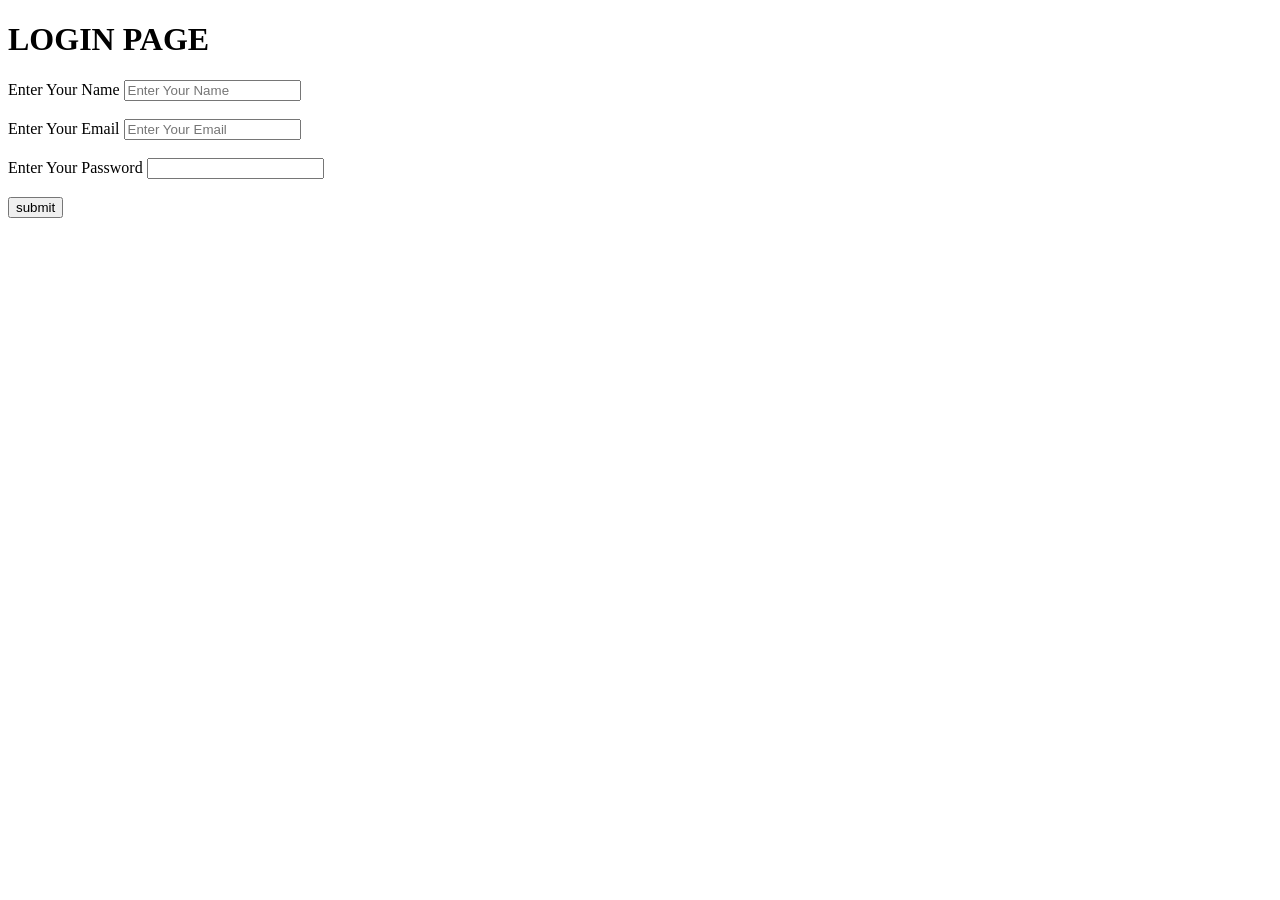
==== index.html @ e60b2e43 "Add files via upload" ====
<!DOCTYPE html>
<html lang="en">
  <head>
    <meta charset="UTF-8" />
    <meta name="viewport" content="width=device-width, initial-scale=1.0" />
    <title>HTML DOCUMENT</title>
  </head>
  <body>
    <h1>LOGIN PAGE</h1>
    <form action="main.html" method="get" width="500px" height="500px">
        <label for="name">Enter Your Name</label>
        <input type="text" id="name" placeholder="Enter Your Name" minlength="3" required/><br><br>
        <label for="email">Enter Your Email</label>
        <input type="email" id="email" placeholder="Enter Your Email" required/><br><br>
        <label for="password">Enter Your Password</label>
        <input type="password" id="password" minlength="4" maxlength="8" required/><br><br>
        <button type="submit">submit</button>
    </form>
  </body>
</html>
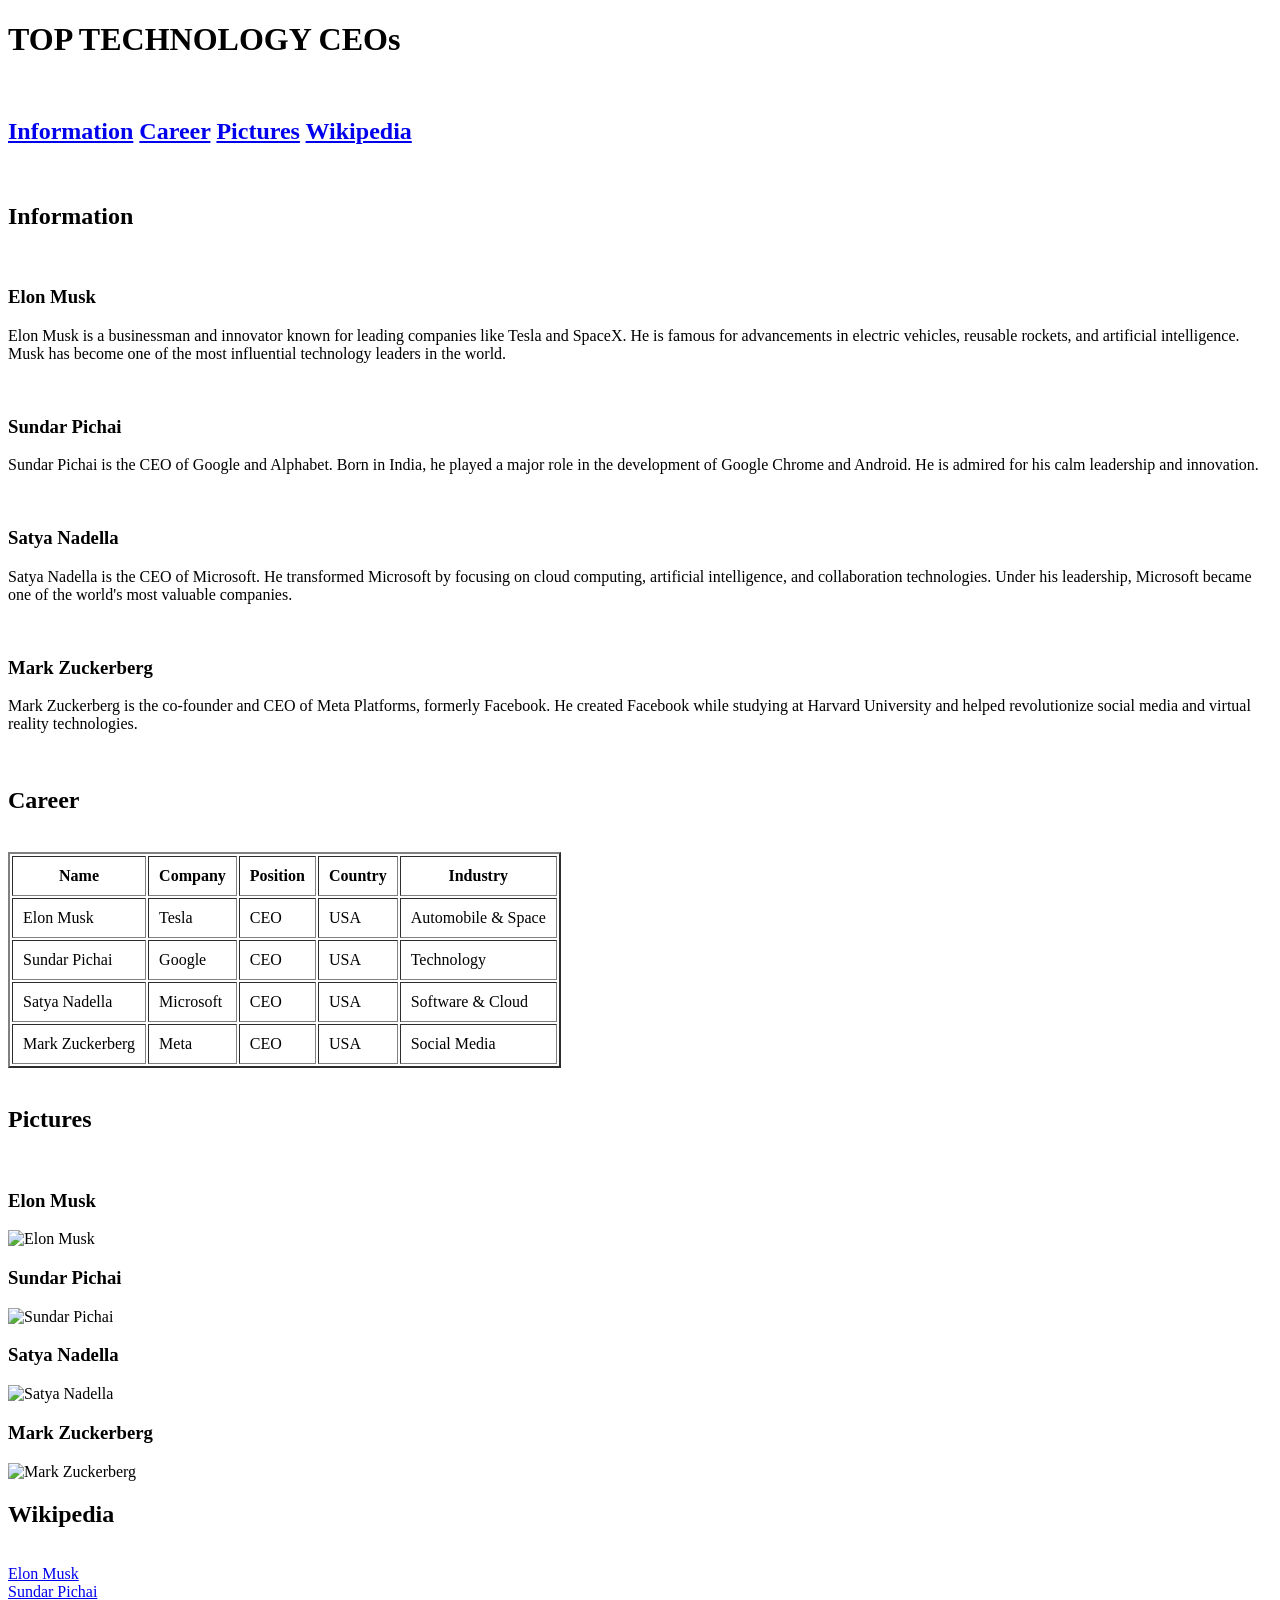
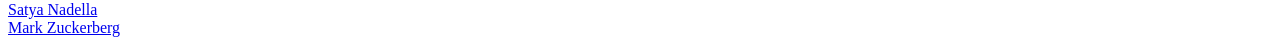
==== commit 0d9a1751: "Replace login page with technology CEOs information Replaced the login page with a new page about to" ====
--- a/index.html
+++ b/index.html
@@ -1,20 +1,124 @@
 <!DOCTYPE html>
 <html lang="en">
-  <head>
+<head>
     <meta charset="UTF-8" />
     <meta name="viewport" content="width=device-width, initial-scale=1.0" />
-    <title>HTML DOCUMENT</title>
-  </head>
-  <body>
-    <h1>LOGIN PAGE</h1>
-    <form action="main.html" method="get" width="500px" height="500px">
-        <label for="name">Enter Your Name</label>
-        <input type="text" id="name" placeholder="Enter Your Name" minlength="3" required/><br><br>
-        <label for="email">Enter Your Email</label>
-        <input type="email" id="email" placeholder="Enter Your Email" required/><br><br>
-        <label for="password">Enter Your Password</label>
-        <input type="password" id="password" minlength="4" maxlength="8" required/><br><br>
-        <button type="submit">submit</button>
-    </form>
-  </body>
-</html>+    <title>TOP TECHNOLOGY CEOs</title>
+</head>
+
+<body>
+
+    <h1>TOP TECHNOLOGY CEOs</h1><br>
+
+    <h2>
+        <a href="#info">Information</a>
+        <a href="#career">Career</a>
+        <a href="#pics">Pictures</a>
+        <a href="#wiki">Wikipedia</a>
+    </h2><br>
+
+    <h2 id="info">Information</h2><br>
+
+    <h3>Elon Musk</h3>
+    <p>
+        Elon Musk is a businessman and innovator known for leading companies like Tesla and SpaceX.
+        He is famous for advancements in electric vehicles, reusable rockets, and artificial intelligence.
+        Musk has become one of the most influential technology leaders in the world.
+    </p><br>
+
+    <h3>Sundar Pichai</h3>
+    <p>
+        Sundar Pichai is the CEO of Google and Alphabet. Born in India, he played a major role in the
+        development of Google Chrome and Android. He is admired for his calm leadership and innovation.
+    </p><br>
+
+    <h3>Satya Nadella</h3>
+    <p>
+        Satya Nadella is the CEO of Microsoft. He transformed Microsoft by focusing on cloud computing,
+        artificial intelligence, and collaboration technologies. Under his leadership, Microsoft became
+        one of the world's most valuable companies.
+    </p><br>
+
+    <h3>Mark Zuckerberg</h3>
+    <p>
+        Mark Zuckerberg is the co-founder and CEO of Meta Platforms, formerly Facebook.
+        He created Facebook while studying at Harvard University and helped revolutionize social media
+        and virtual reality technologies.
+    </p><br>
+
+    <h2 id="career">Career</h2><br>
+
+    <table border="2" cellpadding="10">
+
+        <tr>
+            <th>Name</th>
+            <th>Company</th>
+            <th>Position</th>
+            <th>Country</th>
+            <th>Industry</th>
+        </tr>
+
+        <tr>
+            <td>Elon Musk</td>
+            <td>Tesla</td>
+            <td>CEO</td>
+            <td>USA</td>
+            <td>Automobile & Space</td>
+        </tr>
+
+        <tr>
+            <td>Sundar Pichai</td>
+            <td>Google</td>
+            <td>CEO</td>
+            <td>USA</td>
+            <td>Technology</td>
+        </tr>
+
+        <tr>
+            <td>Satya Nadella</td>
+            <td>Microsoft</td>
+            <td>CEO</td>
+            <td>USA</td>
+            <td>Software & Cloud</td>
+        </tr>
+
+        <tr>
+            <td>Mark Zuckerberg</td>
+            <td>Meta</td>
+            <td>CEO</td>
+            <td>USA</td>
+            <td>Social Media</td>
+        </tr>
+
+    </table><br>
+
+    <h2 id="pics">Pictures</h2><br>
+
+    <h3>Elon Musk</h3>
+    <img src="https://upload.wikimedia.org/wikipedia/commons/e/ed/Elon_Musk_Royal_Society.jpg"
+    alt="Elon Musk" width="300px" height="300px"><br>
+
+    <h3>Sundar Pichai</h3>
+    <img src="https://upload.wikimedia.org/wikipedia/commons/d/d6/Sundar_pichai.png"
+    alt="Sundar Pichai" width="300px" height="300px"><br>
+
+    <h3>Satya Nadella</h3>
+    <img src="https://upload.wikimedia.org/wikipedia/commons/0/01/Satya_Nadella_2017.jpg"
+    alt="Satya Nadella" width="300px" height="300px"><br>
+
+    <h3>Mark Zuckerberg</h3>
+    <img src="https://upload.wikimedia.org/wikipedia/commons/0/0b/Mark_Zuckerberg_F8_2019_Keynote_%2832830578717%29_%28cropped%29.jpg"
+    alt="Mark Zuckerberg" width="300px" height="300px"><br>
+
+    <h2 id="wiki">Wikipedia</h2><br>
+
+    <a href="https://en.wikipedia.org/wiki/Elon_Musk" target="_blank">Elon Musk</a><br>
+
+    <a href="https://en.wikipedia.org/wiki/Sundar_Pichai" target="_blank">Sundar Pichai</a><br>
+
+    <a href="https://en.wikipedia.org/wiki/Satya_Nadella" target="_blank">Satya Nadella</a><br>
+
+    <a href="https://en.wikipedia.org/wiki/Mark_Zuckerberg" target="_blank">Mark Zuckerberg</a>
+
+</body>
+</html>
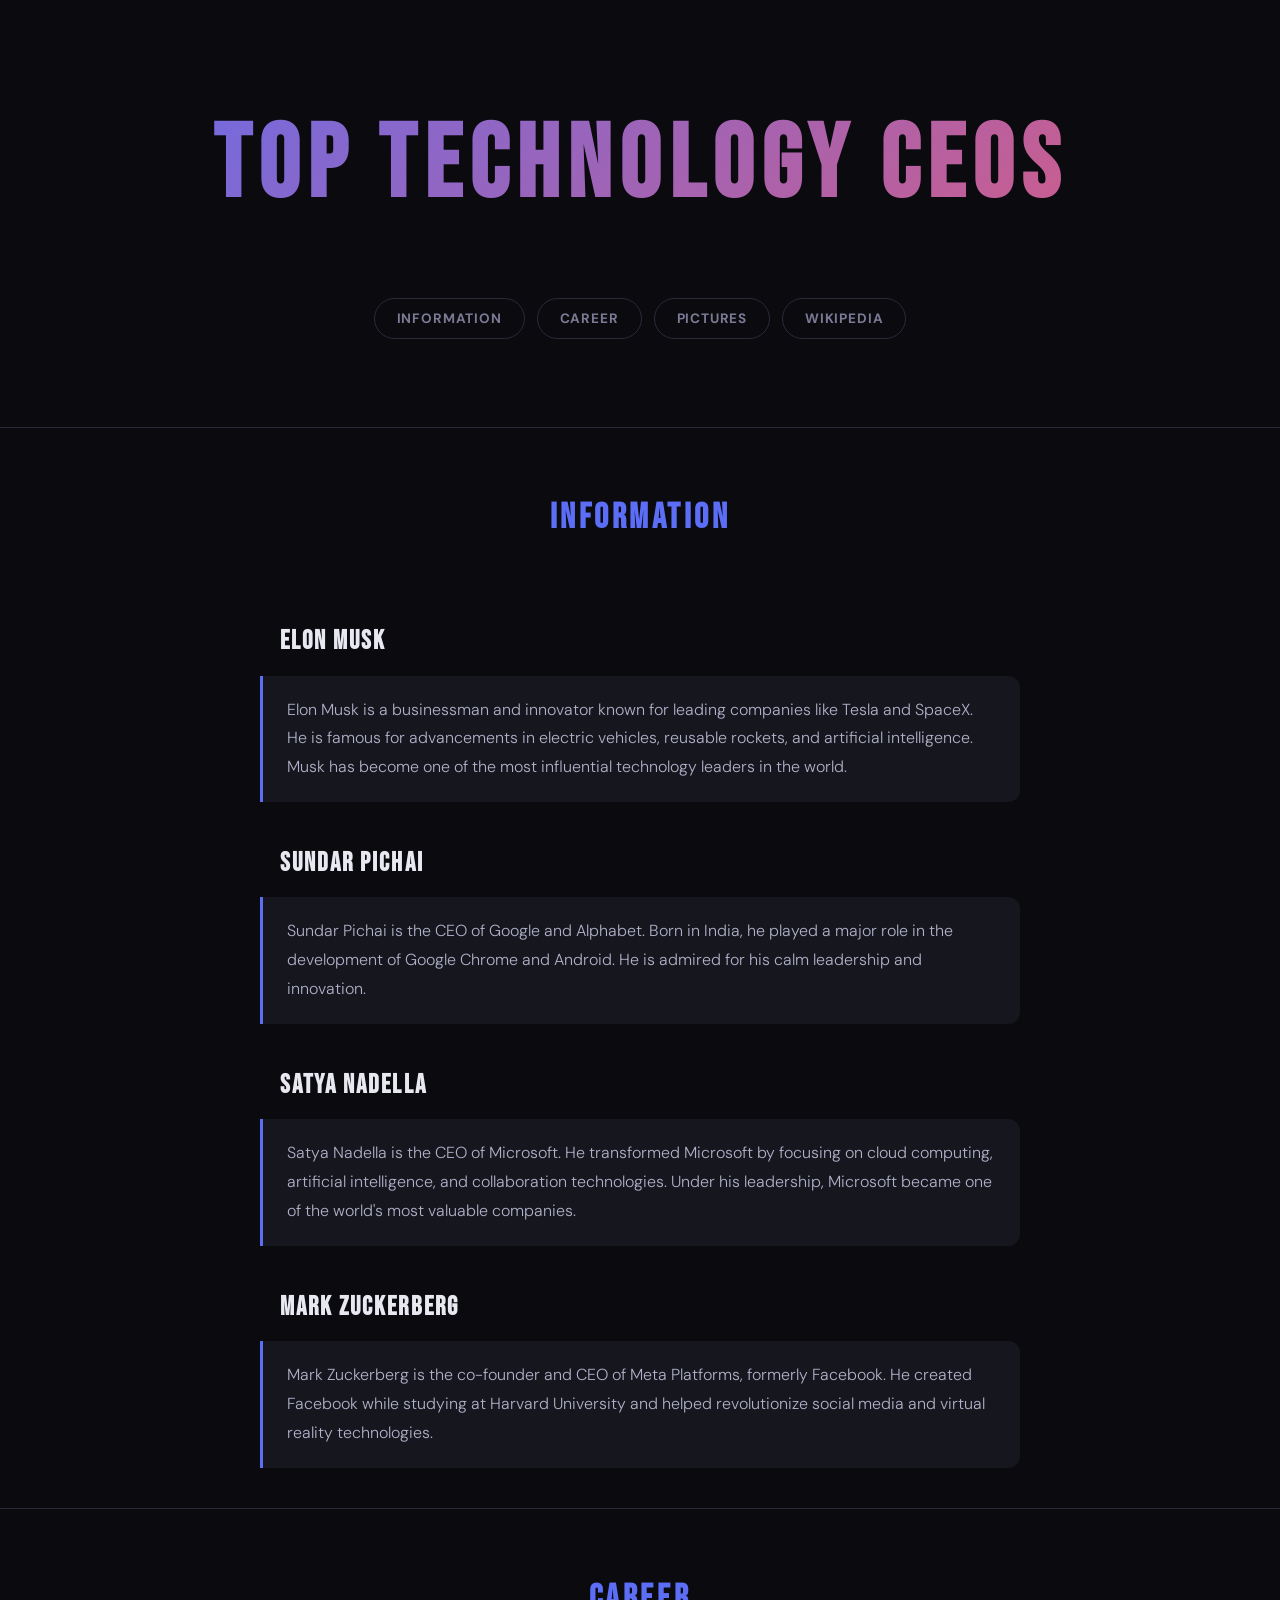
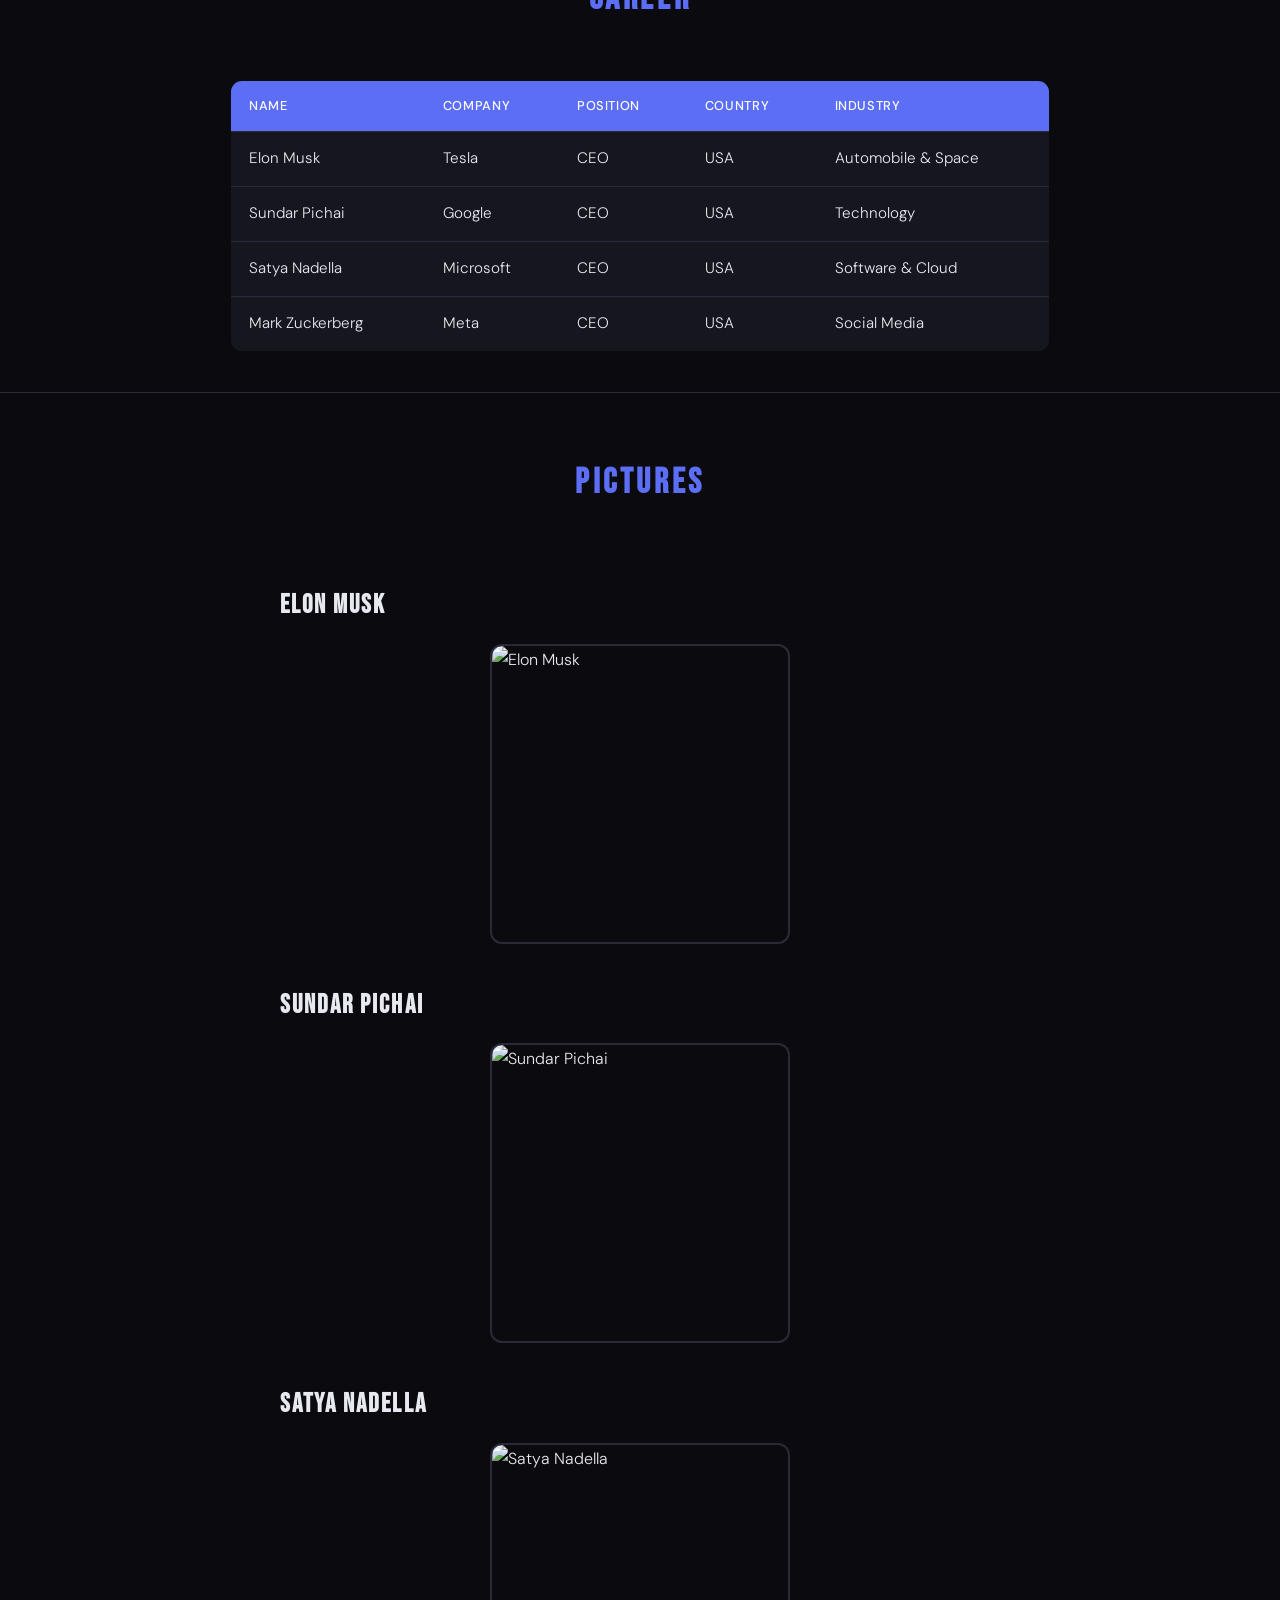
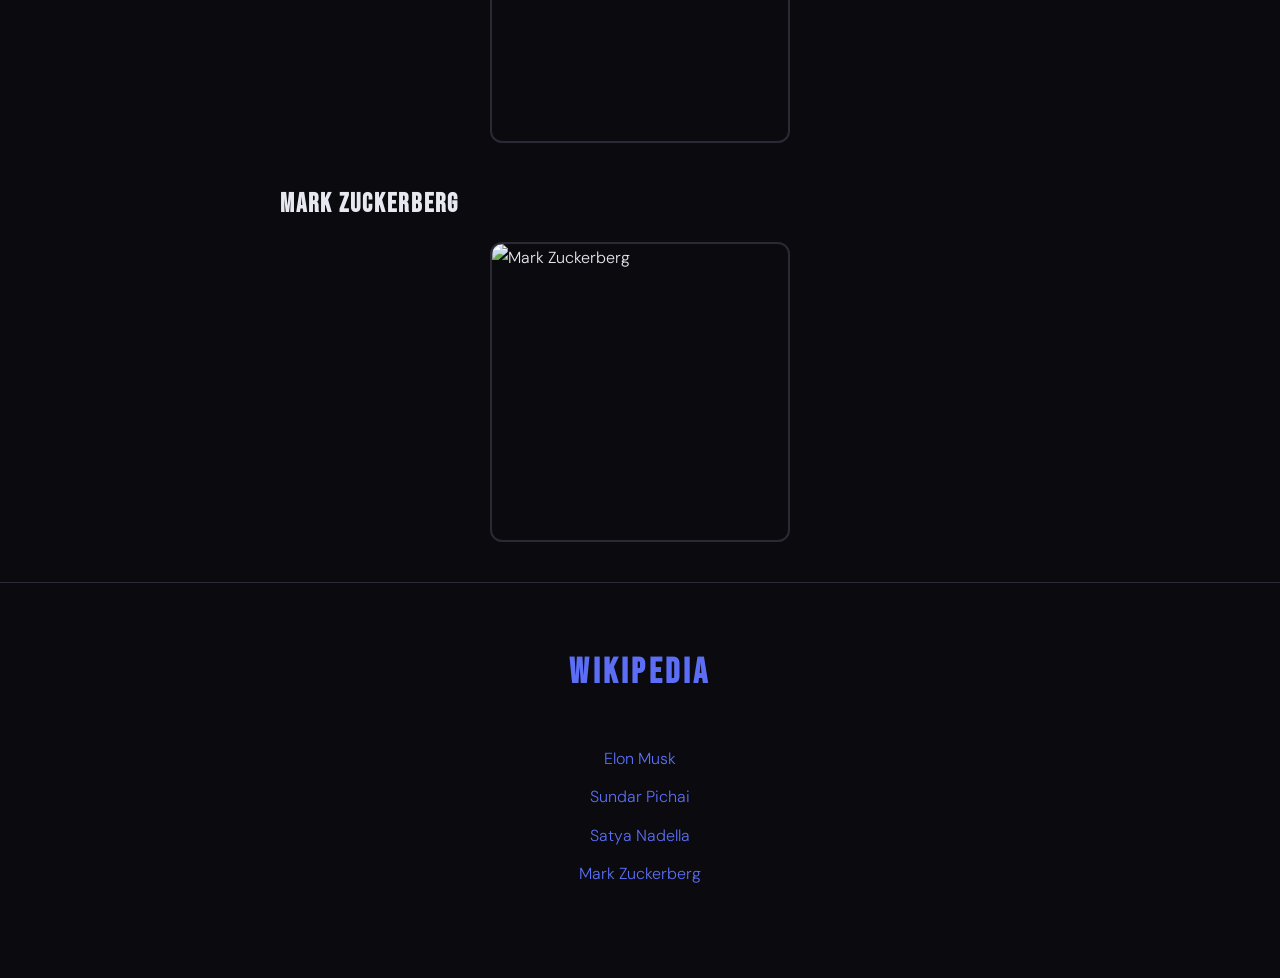
==== commit 52ecc6ed: "Add files via upload" ====
--- a/index.html
+++ b/index.html
@@ -1,124 +1,267 @@
-<!DOCTYPE html>
-<html lang="en">
-<head>
-    <meta charset="UTF-8" />
-    <meta name="viewport" content="width=device-width, initial-scale=1.0" />
-    <title>TOP TECHNOLOGY CEOs</title>
-</head>
-
-<body>
-
-    <h1>TOP TECHNOLOGY CEOs</h1><br>
-
-    <h2>
-        <a href="#info">Information</a>
-        <a href="#career">Career</a>
-        <a href="#pics">Pictures</a>
-        <a href="#wiki">Wikipedia</a>
-    </h2><br>
-
-    <h2 id="info">Information</h2><br>
-
-    <h3>Elon Musk</h3>
-    <p>
-        Elon Musk is a businessman and innovator known for leading companies like Tesla and SpaceX.
-        He is famous for advancements in electric vehicles, reusable rockets, and artificial intelligence.
-        Musk has become one of the most influential technology leaders in the world.
-    </p><br>
-
-    <h3>Sundar Pichai</h3>
-    <p>
-        Sundar Pichai is the CEO of Google and Alphabet. Born in India, he played a major role in the
-        development of Google Chrome and Android. He is admired for his calm leadership and innovation.
-    </p><br>
-
-    <h3>Satya Nadella</h3>
-    <p>
-        Satya Nadella is the CEO of Microsoft. He transformed Microsoft by focusing on cloud computing,
-        artificial intelligence, and collaboration technologies. Under his leadership, Microsoft became
-        one of the world's most valuable companies.
-    </p><br>
-
-    <h3>Mark Zuckerberg</h3>
-    <p>
-        Mark Zuckerberg is the co-founder and CEO of Meta Platforms, formerly Facebook.
-        He created Facebook while studying at Harvard University and helped revolutionize social media
-        and virtual reality technologies.
-    </p><br>
-
-    <h2 id="career">Career</h2><br>
-
-    <table border="2" cellpadding="10">
-
-        <tr>
-            <th>Name</th>
-            <th>Company</th>
-            <th>Position</th>
-            <th>Country</th>
-            <th>Industry</th>
-        </tr>
-
-        <tr>
-            <td>Elon Musk</td>
-            <td>Tesla</td>
-            <td>CEO</td>
-            <td>USA</td>
-            <td>Automobile & Space</td>
-        </tr>
-
-        <tr>
-            <td>Sundar Pichai</td>
-            <td>Google</td>
-            <td>CEO</td>
-            <td>USA</td>
-            <td>Technology</td>
-        </tr>
-
-        <tr>
-            <td>Satya Nadella</td>
-            <td>Microsoft</td>
-            <td>CEO</td>
-            <td>USA</td>
-            <td>Software & Cloud</td>
-        </tr>
-
-        <tr>
-            <td>Mark Zuckerberg</td>
-            <td>Meta</td>
-            <td>CEO</td>
-            <td>USA</td>
-            <td>Social Media</td>
-        </tr>
-
-    </table><br>
-
-    <h2 id="pics">Pictures</h2><br>
-
-    <h3>Elon Musk</h3>
-    <img src="https://upload.wikimedia.org/wikipedia/commons/e/ed/Elon_Musk_Royal_Society.jpg"
-    alt="Elon Musk" width="300px" height="300px"><br>
-
-    <h3>Sundar Pichai</h3>
-    <img src="https://upload.wikimedia.org/wikipedia/commons/d/d6/Sundar_pichai.png"
-    alt="Sundar Pichai" width="300px" height="300px"><br>
-
-    <h3>Satya Nadella</h3>
-    <img src="https://upload.wikimedia.org/wikipedia/commons/0/01/Satya_Nadella_2017.jpg"
-    alt="Satya Nadella" width="300px" height="300px"><br>
-
-    <h3>Mark Zuckerberg</h3>
-    <img src="https://upload.wikimedia.org/wikipedia/commons/0/0b/Mark_Zuckerberg_F8_2019_Keynote_%2832830578717%29_%28cropped%29.jpg"
-    alt="Mark Zuckerberg" width="300px" height="300px"><br>
-
-    <h2 id="wiki">Wikipedia</h2><br>
-
-    <a href="https://en.wikipedia.org/wiki/Elon_Musk" target="_blank">Elon Musk</a><br>
-
-    <a href="https://en.wikipedia.org/wiki/Sundar_Pichai" target="_blank">Sundar Pichai</a><br>
-
-    <a href="https://en.wikipedia.org/wiki/Satya_Nadella" target="_blank">Satya Nadella</a><br>
-
-    <a href="https://en.wikipedia.org/wiki/Mark_Zuckerberg" target="_blank">Mark Zuckerberg</a>
-
-</body>
-</html>
+<!DOCTYPE html>
+<html lang="en">
+<head>
+    <meta charset="UTF-8" />
+    <meta name="viewport" content="width=device-width, initial-scale=1.0" />
+    <title>TOP TECHNOLOGY CEOs</title>
+    <link href="https://fonts.googleapis.com/css2?family=Bebas+Neue&family=DM+Sans:wght@300;400;500&display=swap" rel="stylesheet">
+    <style>
+        *, *::before, *::after { box-sizing: border-box; margin: 0; padding: 0; }
+
+        :root {
+            --bg: #0a0a0f;
+            --card: #16161f;
+            --surface: #111118;
+            --border: #2a2a3a;
+            --accent: #5b6ef5;
+            --accent2: #e05a7a;
+            --text: #e8e8f0;
+            --muted: #7a7a95;
+            --radius: 12px;
+        }
+
+        body {
+            background: var(--bg);
+            color: var(--text);
+            font-family: 'DM Sans', sans-serif;
+            font-weight: 300;
+            line-height: 1.7;
+            padding-bottom: 80px;
+        }
+
+        /* Hero Title */
+        body > h1 {
+            font-family: 'Bebas Neue', sans-serif;
+            font-size: clamp(3rem, 8vw, 7rem);
+            letter-spacing: 0.08em;
+            text-align: center;
+            padding: 80px 20px 20px;
+            background: linear-gradient(135deg, var(--accent), var(--accent2));
+            -webkit-background-clip: text;
+            -webkit-text-fill-color: transparent;
+            background-clip: text;
+        }
+
+        /* Nav links row */
+        body > h2:first-of-type {
+            display: flex;
+            justify-content: center;
+            flex-wrap: wrap;
+            gap: 12px;
+            padding: 24px 20px 48px;
+            font-size: 1rem;
+        }
+
+        body > h2:first-of-type a {
+            color: var(--muted);
+            text-decoration: none;
+            padding: 8px 22px;
+            border: 1px solid var(--border);
+            border-radius: 999px;
+            font-family: 'DM Sans', sans-serif;
+            font-size: 0.85rem;
+            letter-spacing: 0.06em;
+            text-transform: uppercase;
+            transition: color 0.2s, border-color 0.2s, background 0.2s;
+        }
+
+        body > h2:first-of-type a:hover {
+            color: var(--text);
+            border-color: var(--accent);
+            background: rgba(91,110,245,0.08);
+        }
+
+        /* Section headings */
+        h2[id] {
+            font-family: 'Bebas Neue', sans-serif;
+            font-size: 2.2rem;
+            letter-spacing: 0.1em;
+            color: var(--accent);
+            text-align: center;
+            padding: 60px 20px 32px;
+            border-top: 1px solid var(--border);
+            margin-top: 40px;
+        }
+
+        /* CEO name headings */
+        h3 {
+            font-family: 'Bebas Neue', sans-serif;
+            font-size: 1.6rem;
+            letter-spacing: 0.08em;
+            color: var(--text);
+            max-width: 760px;
+            margin: 40px auto 0;
+            padding: 0 20px;
+        }
+
+        /* Bio paragraphs */
+        p {
+            max-width: 760px;
+            margin: 12px auto 0;
+            padding: 20px 24px;
+            color: #b0b0c8;
+            font-size: 1rem;
+            line-height: 1.8;
+            background: var(--card);
+            border-left: 3px solid var(--accent);
+            border-radius: 0 var(--radius) var(--radius) 0;
+        }
+
+        /* Career Table */
+        table {
+            width: 90%;
+            max-width: 820px;
+            margin: 20px auto;
+            border-collapse: collapse;
+            border-radius: var(--radius);
+            overflow: hidden;
+            font-size: 0.95rem;
+            border: 1px solid var(--border);
+        }
+
+        th {
+            background: var(--accent);
+            color: #fff;
+            font-family: 'DM Sans', sans-serif;
+            font-weight: 500;
+            letter-spacing: 0.05em;
+            text-transform: uppercase;
+            font-size: 0.8rem;
+            padding: 14px 18px;
+            text-align: left;
+        }
+
+        td {
+            padding: 14px 18px;
+            border-top: 1px solid var(--border);
+            color: var(--text);
+            background: var(--card);
+        }
+
+        tr:hover td { background: #1c1c28; }
+
+        /* Images */
+        img {
+            display: block;
+            margin: 16px auto 36px;
+            border-radius: var(--radius);
+            border: 2px solid var(--border);
+            object-fit: cover;
+            width: 300px;
+            height: 300px;
+            filter: grayscale(20%);
+            transition: filter 0.3s, transform 0.3s, border-color 0.3s;
+        }
+
+        img:hover {
+            filter: grayscale(0%);
+            transform: scale(1.03);
+            border-color: var(--accent);
+        }
+
+        /* Wikipedia links */
+        #wiki + br + a,
+        #wiki ~ a {
+            display: block;
+            text-align: center;
+            margin: 10px auto;
+            color: var(--accent);
+            text-decoration: none;
+            font-size: 1rem;
+            width: fit-content;
+            border-bottom: 1px solid transparent;
+            transition: border-color 0.2s, color 0.2s;
+        }
+
+        #wiki ~ a:hover {
+            border-color: var(--accent);
+            color: var(--text);
+        }
+    </style>
+</head>
+<body>
+    <h1>TOP TECHNOLOGY CEOs</h1>
+    <h2>
+        <a href="#info">Information</a>
+        <a href="#career">Career</a>
+        <a href="#pics">Pictures</a>
+        <a href="#wiki">Wikipedia</a>
+    </h2>
+    <h2 id="info">Information</h2>
+    <h3>Elon Musk</h3>
+    <p>
+        Elon Musk is a businessman and innovator known for leading companies like Tesla and SpaceX.
+        He is famous for advancements in electric vehicles, reusable rockets, and artificial intelligence.
+        Musk has become one of the most influential technology leaders in the world.
+    </p>
+    <h3>Sundar Pichai</h3>
+    <p>
+        Sundar Pichai is the CEO of Google and Alphabet. Born in India, he played a major role in the
+        development of Google Chrome and Android. He is admired for his calm leadership and innovation.
+    </p>
+    <h3>Satya Nadella</h3>
+    <p>
+        Satya Nadella is the CEO of Microsoft. He transformed Microsoft by focusing on cloud computing,
+        artificial intelligence, and collaboration technologies. Under his leadership, Microsoft became
+        one of the world's most valuable companies.
+    </p>
+    <h3>Mark Zuckerberg</h3>
+    <p>
+        Mark Zuckerberg is the co-founder and CEO of Meta Platforms, formerly Facebook.
+        He created Facebook while studying at Harvard University and helped revolutionize social media
+        and virtual reality technologies.
+    </p>
+    <h2 id="career">Career</h2>
+    <table>
+        <tr>
+            <th>Name</th>
+            <th>Company</th>
+            <th>Position</th>
+            <th>Country</th>
+            <th>Industry</th>
+        </tr>
+        <tr>
+            <td>Elon Musk</td>
+            <td>Tesla</td>
+            <td>CEO</td>
+            <td>USA</td>
+            <td>Automobile & Space</td>
+        </tr>
+        <tr>
+            <td>Sundar Pichai</td>
+            <td>Google</td>
+            <td>CEO</td>
+            <td>USA</td>
+            <td>Technology</td>
+        </tr>
+        <tr>
+            <td>Satya Nadella</td>
+            <td>Microsoft</td>
+            <td>CEO</td>
+            <td>USA</td>
+            <td>Software & Cloud</td>
+        </tr>
+        <tr>
+            <td>Mark Zuckerberg</td>
+            <td>Meta</td>
+            <td>CEO</td>
+            <td>USA</td>
+            <td>Social Media</td>
+        </tr>
+    </table>
+    <h2 id="pics">Pictures</h2>
+    <h3>Elon Musk</h3>
+    <img src="https://upload.wikimedia.org/wikipedia/commons/e/ed/Elon_Musk_Royal_Society.jpg" alt="Elon Musk">
+    <h3>Sundar Pichai</h3>
+    <img src="https://upload.wikimedia.org/wikipedia/commons/d/d6/Sundar_pichai.png" alt="Sundar Pichai">
+    <h3>Satya Nadella</h3>
+    <img src="https://upload.wikimedia.org/wikipedia/commons/0/01/Satya_Nadella_2017.jpg" alt="Satya Nadella">
+    <h3>Mark Zuckerberg</h3>
+    <img src="https://upload.wikimedia.org/wikipedia/commons/0/0b/Mark_Zuckerberg_F8_2019_Keynote_%2832830578717%29_%28cropped%29.jpg" alt="Mark Zuckerberg">
+    <h2 id="wiki">Wikipedia</h2>
+    <a href="https://en.wikipedia.org/wiki/Elon_Musk" target="_blank">Elon Musk</a>
+    <a href="https://en.wikipedia.org/wiki/Sundar_Pichai" target="_blank">Sundar Pichai</a>
+    <a href="https://en.wikipedia.org/wiki/Satya_Nadella" target="_blank">Satya Nadella</a>
+    <a href="https://en.wikipedia.org/wiki/Mark_Zuckerberg" target="_blank">Mark Zuckerberg</a>
+</body>
+</html>
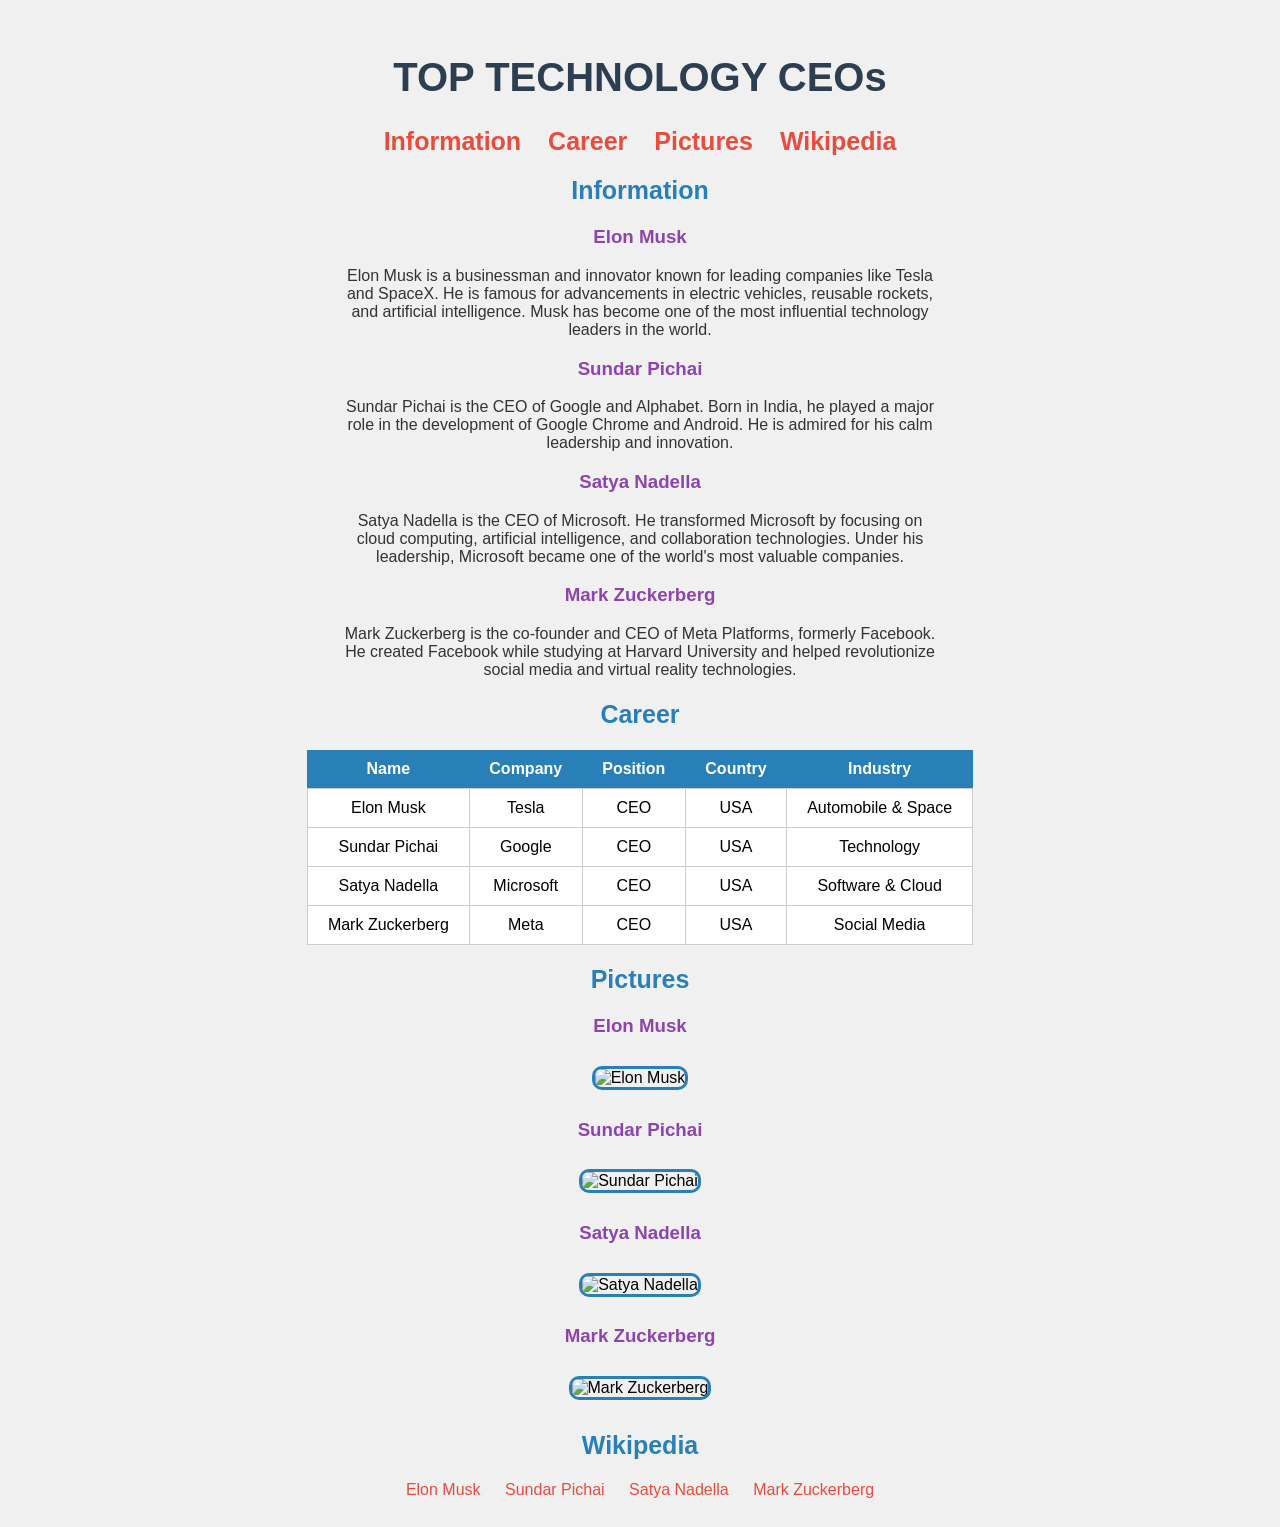
==== commit 3246a4fe: "Refactor CSS styles in index.html Updated styles for body, headings, links, and images." ====
--- a/index.html
+++ b/index.html
@@ -5,179 +5,72 @@
     <meta name="viewport" content="width=device-width, initial-scale=1.0" />
     <title>TOP TECHNOLOGY CEOs</title>
     <link href="https://fonts.googleapis.com/css2?family=Bebas+Neue&family=DM+Sans:wght@300;400;500&display=swap" rel="stylesheet">
-    <style>
-        *, *::before, *::after { box-sizing: border-box; margin: 0; padding: 0; }
+  <style>
+    body {
+        background-color: #f0f0f0;
+        font-family: Arial, sans-serif;
+        text-align: center;
+        padding: 20px;
+    }
 
-        :root {
-            --bg: #0a0a0f;
-            --card: #16161f;
-            --surface: #111118;
-            --border: #2a2a3a;
-            --accent: #5b6ef5;
-            --accent2: #e05a7a;
-            --text: #e8e8f0;
-            --muted: #7a7a95;
-            --radius: 12px;
-        }
+    h1 {
+        color: #2c3e50;
+        font-size: 40px;
+    }
 
-        body {
-            background: var(--bg);
-            color: var(--text);
-            font-family: 'DM Sans', sans-serif;
-            font-weight: 300;
-            line-height: 1.7;
-            padding-bottom: 80px;
-        }
+    h2 {
+        color: #2980b9;
+        font-size: 25px;
+    }
 
-        /* Hero Title */
-        body > h1 {
-            font-family: 'Bebas Neue', sans-serif;
-            font-size: clamp(3rem, 8vw, 7rem);
-            letter-spacing: 0.08em;
-            text-align: center;
-            padding: 80px 20px 20px;
-            background: linear-gradient(135deg, var(--accent), var(--accent2));
-            -webkit-background-clip: text;
-            -webkit-text-fill-color: transparent;
-            background-clip: text;
-        }
+    h3 {
+        color: #8e44ad;
+    }
 
-        /* Nav links row */
-        body > h2:first-of-type {
-            display: flex;
-            justify-content: center;
-            flex-wrap: wrap;
-            gap: 12px;
-            padding: 24px 20px 48px;
-            font-size: 1rem;
-        }
+    a {
+        color: #e74c3c;
+        text-decoration: none;
+        margin: 10px;
+    }
 
-        body > h2:first-of-type a {
-            color: var(--muted);
-            text-decoration: none;
-            padding: 8px 22px;
-            border: 1px solid var(--border);
-            border-radius: 999px;
-            font-family: 'DM Sans', sans-serif;
-            font-size: 0.85rem;
-            letter-spacing: 0.06em;
-            text-transform: uppercase;
-            transition: color 0.2s, border-color 0.2s, background 0.2s;
-        }
+    a:hover {
+        text-decoration: underline;
+    }
 
-        body > h2:first-of-type a:hover {
-            color: var(--text);
-            border-color: var(--accent);
-            background: rgba(91,110,245,0.08);
-        }
+    p {
+        font-size: 16px;
+        color: #333;
+        max-width: 600px;
+        margin: 0 auto;
+    }
 
-        /* Section headings */
-        h2[id] {
-            font-family: 'Bebas Neue', sans-serif;
-            font-size: 2.2rem;
-            letter-spacing: 0.1em;
-            color: var(--accent);
-            text-align: center;
-            padding: 60px 20px 32px;
-            border-top: 1px solid var(--border);
-            margin-top: 40px;
-        }
+    table {
+        margin: 0 auto;
+        border-collapse: collapse;
+        background-color: white;
+    }
 
-        /* CEO name headings */
-        h3 {
-            font-family: 'Bebas Neue', sans-serif;
-            font-size: 1.6rem;
-            letter-spacing: 0.08em;
-            color: var(--text);
-            max-width: 760px;
-            margin: 40px auto 0;
-            padding: 0 20px;
-        }
+    th {
+        background-color: #2980b9;
+        color: white;
+        padding: 10px 20px;
+    }
 
-        /* Bio paragraphs */
-        p {
-            max-width: 760px;
-            margin: 12px auto 0;
-            padding: 20px 24px;
-            color: #b0b0c8;
-            font-size: 1rem;
-            line-height: 1.8;
-            background: var(--card);
-            border-left: 3px solid var(--accent);
-            border-radius: 0 var(--radius) var(--radius) 0;
-        }
+    td {
+        padding: 10px 20px;
+        border: 1px solid #ccc;
+    }
 
-        /* Career Table */
-        table {
-            width: 90%;
-            max-width: 820px;
-            margin: 20px auto;
-            border-collapse: collapse;
-            border-radius: var(--radius);
-            overflow: hidden;
-            font-size: 0.95rem;
-            border: 1px solid var(--border);
-        }
+    tr:hover {
+        background-color: #d6eaf8;
+    }
 
-        th {
-            background: var(--accent);
-            color: #fff;
-            font-family: 'DM Sans', sans-serif;
-            font-weight: 500;
-            letter-spacing: 0.05em;
-            text-transform: uppercase;
-            font-size: 0.8rem;
-            padding: 14px 18px;
-            text-align: left;
-        }
-
-        td {
-            padding: 14px 18px;
-            border-top: 1px solid var(--border);
-            color: var(--text);
-            background: var(--card);
-        }
-
-        tr:hover td { background: #1c1c28; }
-
-        /* Images */
-        img {
-            display: block;
-            margin: 16px auto 36px;
-            border-radius: var(--radius);
-            border: 2px solid var(--border);
-            object-fit: cover;
-            width: 300px;
-            height: 300px;
-            filter: grayscale(20%);
-            transition: filter 0.3s, transform 0.3s, border-color 0.3s;
-        }
-
-        img:hover {
-            filter: grayscale(0%);
-            transform: scale(1.03);
-            border-color: var(--accent);
-        }
-
-        /* Wikipedia links */
-        #wiki + br + a,
-        #wiki ~ a {
-            display: block;
-            text-align: center;
-            margin: 10px auto;
-            color: var(--accent);
-            text-decoration: none;
-            font-size: 1rem;
-            width: fit-content;
-            border-bottom: 1px solid transparent;
-            transition: border-color 0.2s, color 0.2s;
-        }
-
-        #wiki ~ a:hover {
-            border-color: var(--accent);
-            color: var(--text);
-        }
-    </style>
+    img {
+        border: 3px solid #2980b9;
+        border-radius: 10px;
+        margin: 10px;
+    }
+</style>
 </head>
 <body>
     <h1>TOP TECHNOLOGY CEOs</h1>
